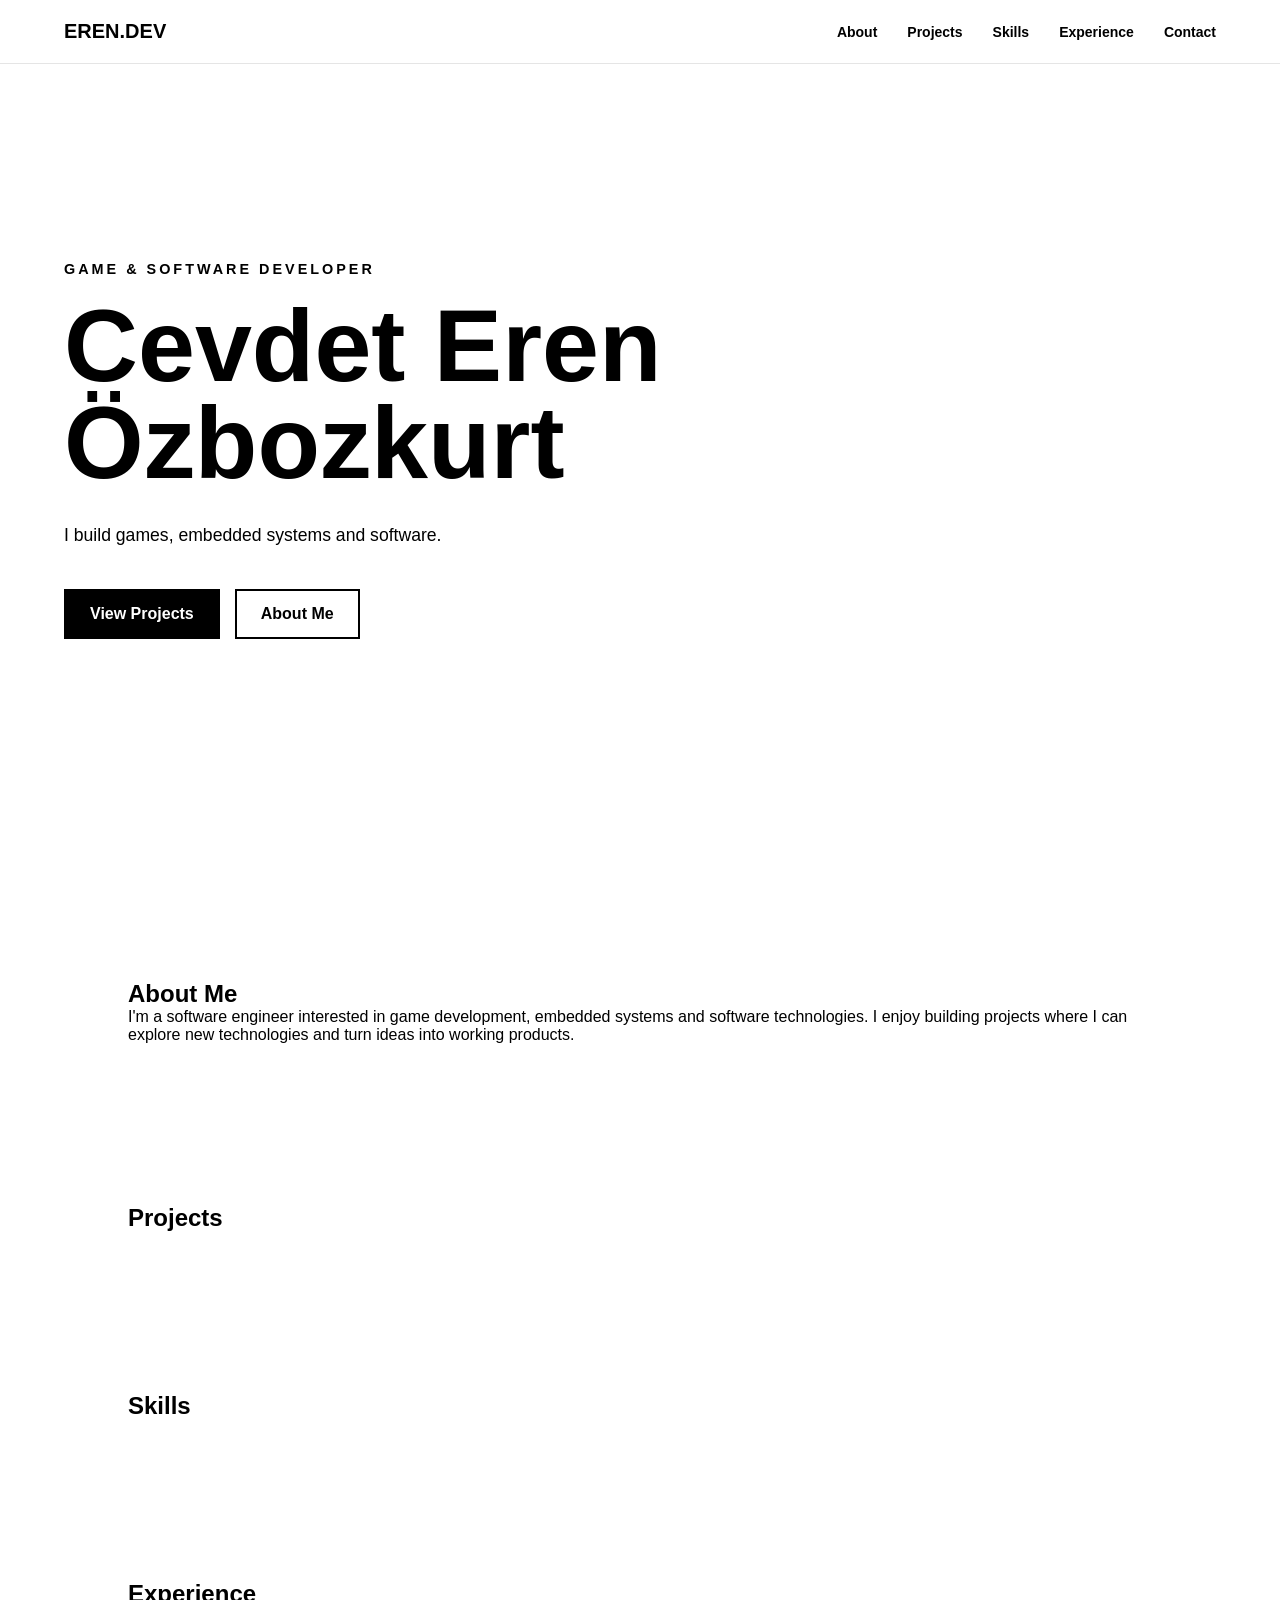
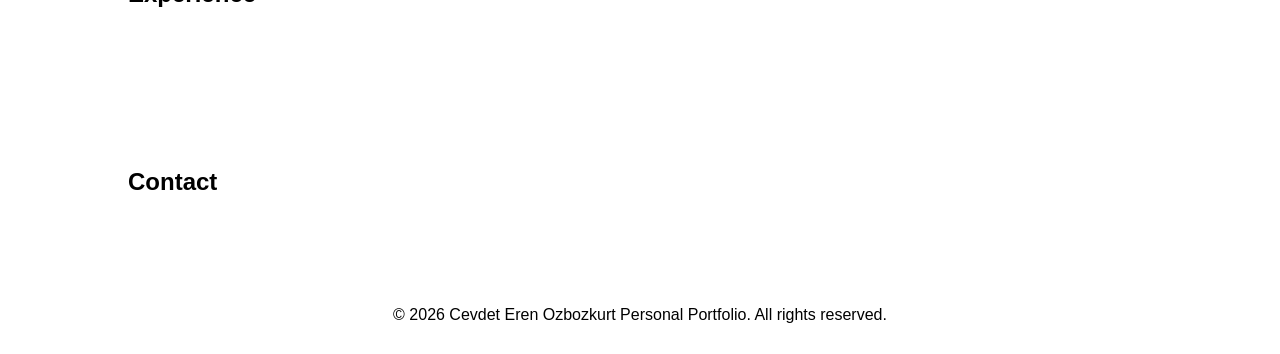
==== index.html @ c41982c5 "Create navbar and hero layout" ====
<!DOCTYPE html>
<html lang="en">
<head>
    <meta charset="UTF-8">
    <meta 
        name="viewport" 
        content="width=device-width, initial-scale=1.0">
    <title>Eren.Dev</title>
    <link rel="stylesheet" href="./css/style.css">
    <script src="./js/script.js" defer></script>
</head>
<body>
    <nav class="navbar">
        <div class="nav-container">
            <a href="#hero" class="nav-logo">
                EREN.DEV
            </a>
        

            <div class="nav-links">
                <a href="#about">About</a>
                <a href="#projects">Projects</a>
                <a href="#skills">Skills</a>
                <a href="#experience">Experience</a>
                <a href="#contact">Contact</a>
            </div>

        </div>
    </nav> 

    <main>
        <section id="hero" class="hero">
            <div class="hero-content">
                <p class="hero-subtitle">
                    Game & Software Developer
                </p>
                
                <h1>
                    Cevdet Eren<br> 
                    Özbozkurt
                </h1>

                <p class="hero-description">
                    I build games, embedded systems and software.
                </p>

                <div class="hero-actions">
                    <a href="#projects" class="btn btn-primary">
                        View Projects
                    </a>
                    <a href="#about" class="btn btn-secondary">
                        About Me
                    </a>
                </div>

            </div>
            
        </section>

        <section id="about">
            <h2>About Me</h2>

            <p>
                I'm a software engineer interested in game development, embedded systems and software technologies. I enjoy building projects where I can explore new technologies and turn ideas into working products.
            </p>
        </section>

        <section id="projects">
            <h2>Projects</h2>
        </section>

        <section id="skills">
            <h2>Skills</h2>
        </section>

        <section id="experience">
            <h2>Experience</h2>
        </section>

        <section id="contact">
            <h2>Contact</h2>
        </section>
    </main>
    <footer>
        <p>&copy; 2026 Cevdet Eren Ozbozkurt Personal Portfolio. All rights reserved.</p>
    </footer>   
</body>

</html>
---- css/style.css ----
*{
    margin: 0;
    padding: 0;
    box-sizing: border-box;
}

html{
    scroll-behavior: smooth;
}

body {
    font-family: Arial, sans-serif;
}

.navbar {
    width: 100%;
    padding: 20px 0;

    position: fixed;
    top: 0;
    left: 0;

    z-index: 1000;

    background-color: white;
    border-bottom: 1px solid #e5e5e5;
}

.nav-container {
    width: 90%;
    max-width: 1200px;
    margin: 0 auto;

    display: flex;
    align-items: center;
    justify-content: space-between;
}

.nav-logo {
    color: black;
    text-decoration: none;
    font-size: 20px;
    font-weight: bold;
}

.nav-links {
    display: flex;
    gap: 30px;
}

.nav-links a {
    color: black;
    text-decoration: none;
    font-size: 14px;
    font-weight: 600;

    transition: opacity 0.2s ease;
}



.nav-links a:hover {
    opacity: 0.6;
}

.hero{
    min-height: 100vh;

    display: flex;
    flex-direction: column;

    justify-content: center;

    padding-left: 0;
    padding-right: 0;
}

.hero h1{
    font-size: clamp(3rem, 8vw, 7rem);
    line-height: 0.95;
}

.hero-subtitle {
    margin-bottom: 20px;

    font-size: 0.9rem;
    font-weight: 600;

    text-transform: uppercase;
    letter-spacing: 3px;
}

.hero-description {
    max-width: 500px;

    margin-top: 30px;

    font-size: 1.1rem;
    line-height: 1.6;
}

.hero-actions {
    display: flex;
    gap: 15px;

    margin-top: 40px;
}

.hero-content {
    width: 90%;
    max-width: 1200px;
    margin: 0 auto;
}

.btn {
    display: inline-block;

    padding: 14px 24px;

    text-decoration: none;
    font-weight: 600;

    border: 2px solid black;

    transition: 0.2s ease;
}

.btn-primary {
    background-color: black;
    color: white;
}

.btn-primary:hover {
    opacity: 0.75;
}

.btn-secondary {
    background-color: transparent;
    color: black;
}

.btn-secondary:hover {
    background-color: black;
    color: white;
}

section{
    padding: 80px 10%;

    scroll-margin-top: 80px;
}

footer{
    text-align: center;
    padding: 30px;
}
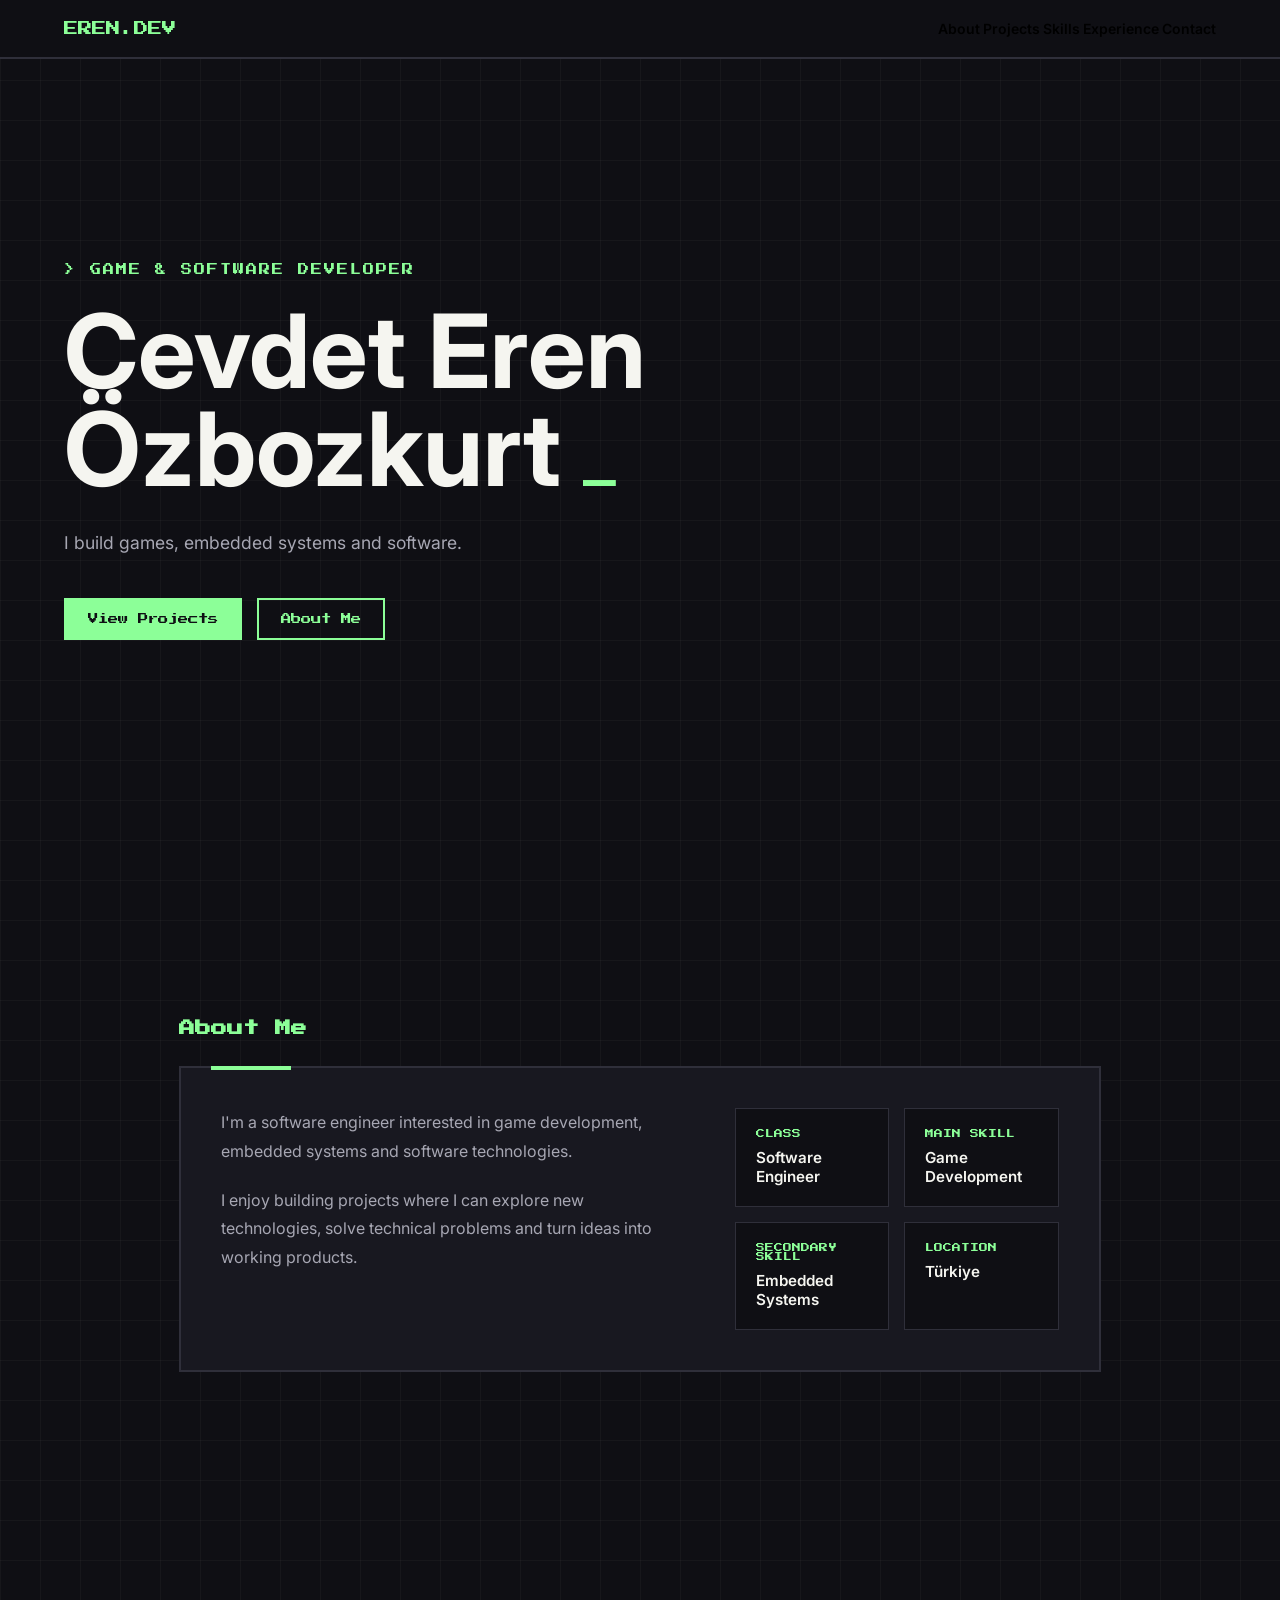
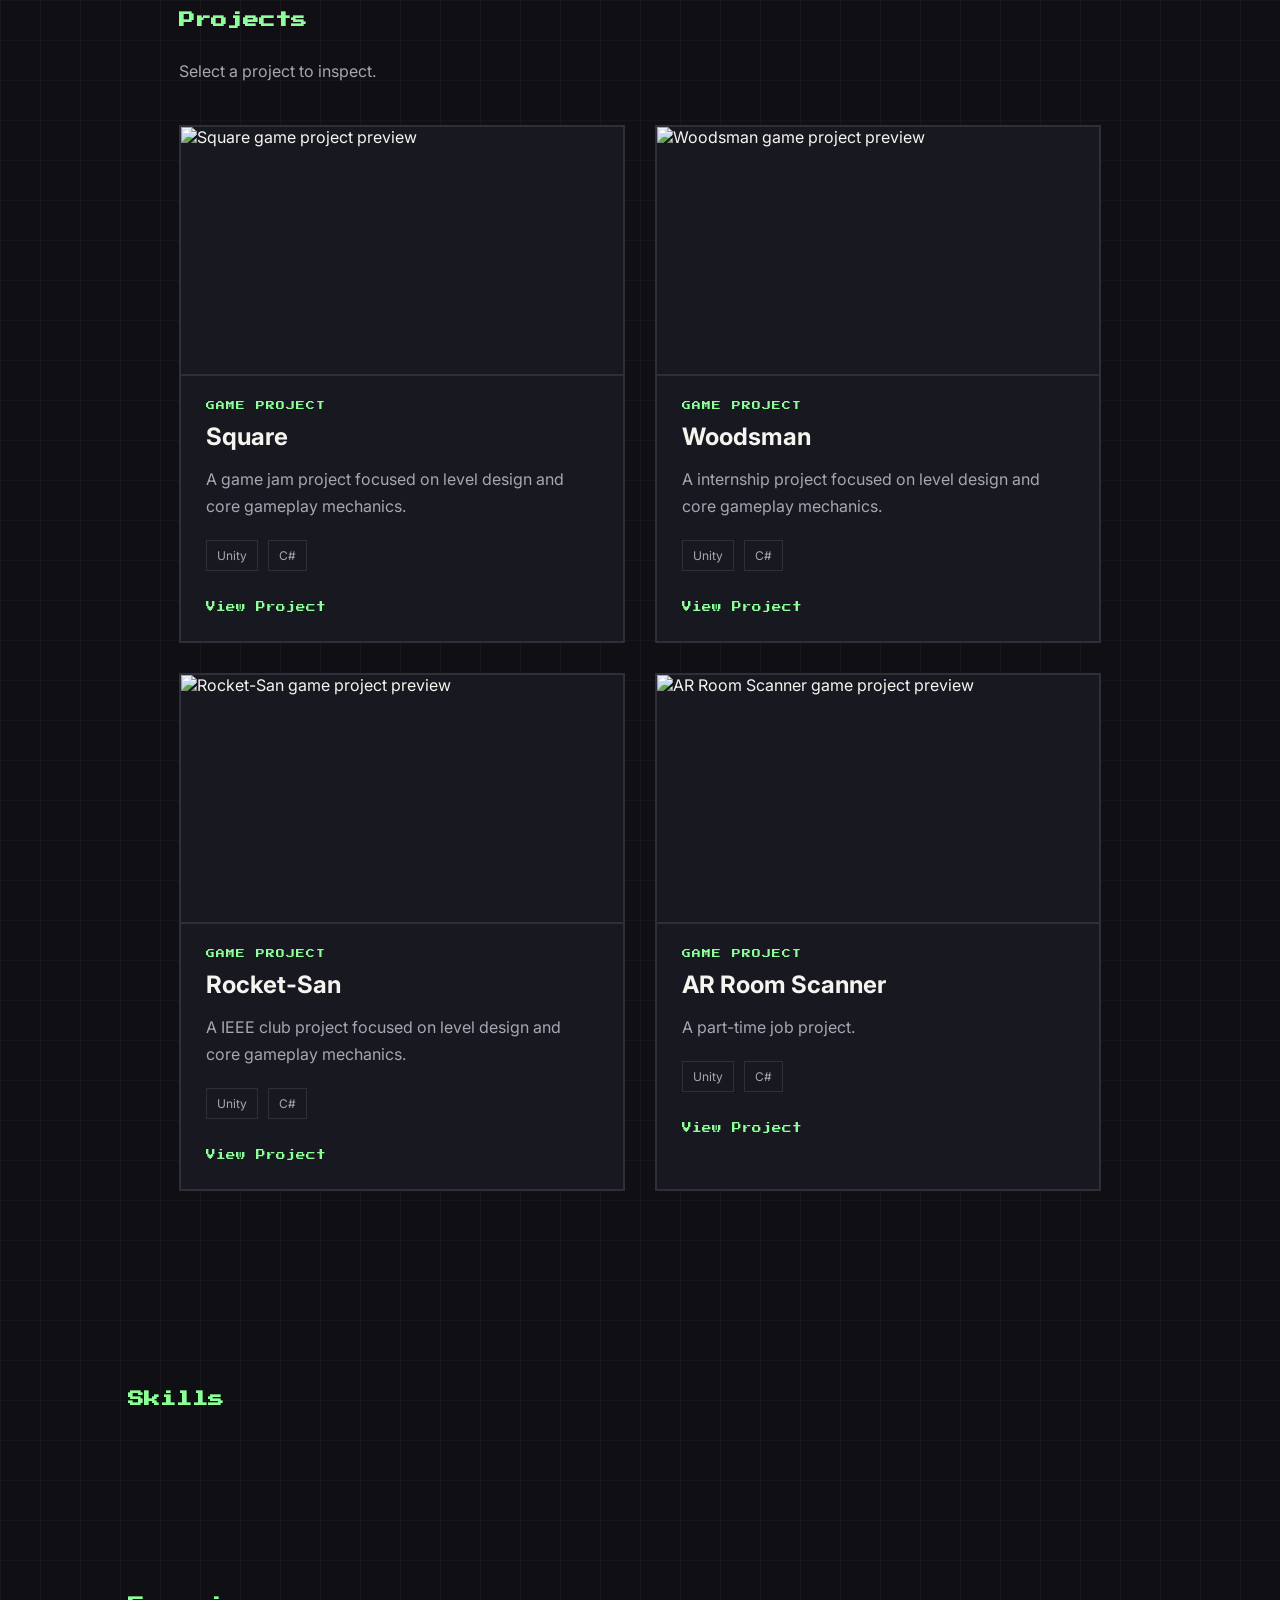
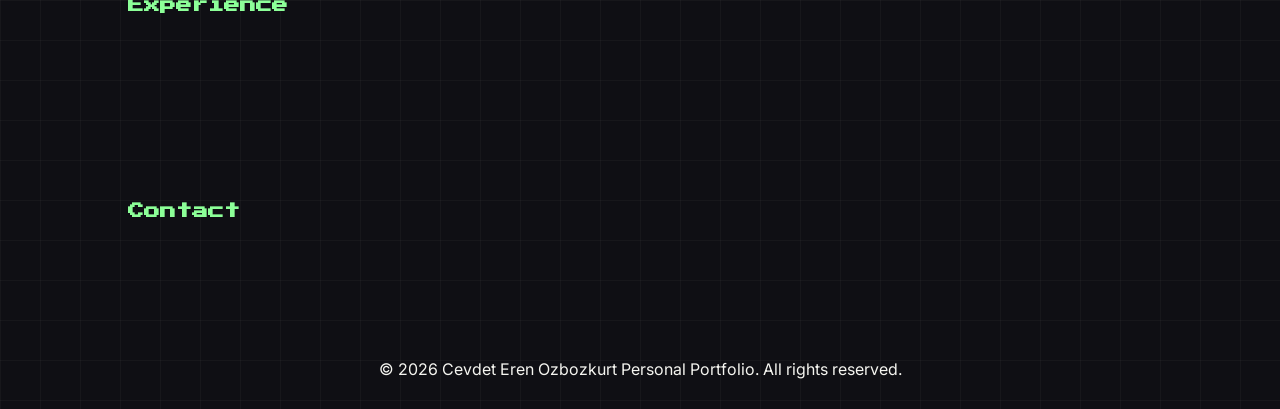
==== commit 8eb82ada: "chore: preserve existing portfolio design and project content" ====
--- a/index.html
+++ b/index.html
@@ -8,6 +8,10 @@
     <title>Eren.Dev</title>
     <link rel="stylesheet" href="./css/style.css">
     <script src="./js/script.js" defer></script>
+    <link rel="preconnect" href="https://fonts.googleapis.com">
+    <link rel="preconnect" href="https://fonts.gstatic.com" crossorigin>
+    <link href="https://fonts.googleapis.com/css2?family=Inter:wght@400;500;600;700&family=Press+Start+2P&display=swap"
+    rel="stylesheet">
 </head>
 <body>
     <nav class="navbar">
@@ -32,7 +36,7 @@
         <section id="hero" class="hero">
             <div class="hero-content">
                 <p class="hero-subtitle">
-                    Game & Software Developer
+                   > Game & Software Developer
                 </p>
                 
                 <h1>
@@ -57,16 +61,209 @@
             
         </section>
 
-        <section id="about">
-            <h2>About Me</h2>
-
-            <p>
-                I'm a software engineer interested in game development, embedded systems and software technologies. I enjoy building projects where I can explore new technologies and turn ideas into working products.
-            </p>
-        </section>
-
-        <section id="projects">
-            <h2>Projects</h2>
+        <section id="about" class="about">
+
+            <div class="section-container">
+
+                <h2>About Me</h2>
+
+                <div class="about-panel">
+
+                    <div class="about-content">
+
+                        <p>
+                            I'm a software engineer interested in game development,
+                            embedded systems and software technologies.
+                        </p>
+
+                        <p>
+                            I enjoy building projects where I can explore new technologies,
+                            solve technical problems and turn ideas into working products.
+                        </p>
+
+                    </div>
+
+                    <div class="about-stats">
+
+                        <div class="stat-card">
+                            <span class="stat-label">Class</span>
+                            <span class="stat-value">Software Engineer</span>
+                        </div>
+
+                        <div class="stat-card">
+                            <span class="stat-label">Main Skill</span>
+                            <span class="stat-value">Game Development</span>
+                        </div>
+
+                        <div class="stat-card">
+                            <span class="stat-label">Secondary Skill</span>
+                            <span class="stat-value">Embedded Systems</span>
+                        </div>
+
+                        <div class="stat-card">
+                            <span class="stat-label">Location</span>
+                            <span class="stat-value">Türkiye</span>
+                        </div>
+
+                    </div>
+
+                </div>
+
+            </div>
+
+        </section>
+
+        <section id="projects" class="projects">
+
+            <div class="section-container">
+
+                <h2>Projects</h2>
+
+                <p class="section-subtitle">
+                    Select a project to inspect.
+                </p>
+
+                <div class="project-grid">
+
+                    <article class="project-card">
+
+                        <div class="project-image">
+                            <img
+                                src="./assets/images/project-placeholder.jpg"
+                                alt="Square game project preview">
+                        </div>
+
+                        <div class="project-content">
+
+                            <span class="project-type">
+                                GAME PROJECT
+                            </span>
+
+                            <h3>Square</h3>
+
+                            <p>
+                                A game jam project focused on level design
+                                and core gameplay mechanics.
+                            </p>
+
+                            <div class="project-tech">
+                                <span>Unity</span>
+                                <span>C#</span>
+                            </div>
+
+                            <a href="#" class="project-link">
+                                View Project
+                            </a>
+
+                        </div>
+
+                    </article>
+
+                    <article class="project-card">
+
+                        <div class="project-image">
+                            <img
+                                src="./assets/images/project-placeholder.jpg"
+                                alt="Woodsman game project preview">
+                        </div>
+
+                        <div class="project-content">
+
+                            <span class="project-type">
+                                GAME PROJECT
+                            </span>
+
+                            <h3>Woodsman</h3>
+
+                            <p>
+                                A internship project focused on level design
+                                and core gameplay mechanics.
+                            </p>
+
+                            <div class="project-tech">
+                                <span>Unity</span>
+                                <span>C#</span>
+                            </div>
+
+                            <a href="#" class="project-link">
+                                View Project
+                            </a>
+
+                        </div>
+
+                    </article>
+
+                    <article class="project-card">
+
+                        <div class="project-image">
+                            <img
+                                src="./assets/images/project-placeholder.jpg"
+                                alt="Rocket-San game project preview">
+                        </div>
+
+                        <div class="project-content">
+
+                            <span class="project-type">
+                                GAME PROJECT
+                            </span>
+
+                            <h3>Rocket-San</h3>
+
+                            <p>
+                                A IEEE club project focused on level design
+                                and core gameplay mechanics.
+                            </p>
+
+                            <div class="project-tech">
+                                <span>Unity</span>
+                                <span>C#</span>
+                            </div>
+
+                            <a href="#" class="project-link">
+                                View Project
+                            </a>
+
+                        </div>
+
+                    </article>
+
+                    <article class="project-card">
+
+                        <div class="project-image">
+                            <img
+                                src="./assets/images/project-placeholder.jpg"
+                                alt="AR Room Scanner game project preview">
+                        </div>
+
+                        <div class="project-content">
+
+                            <span class="project-type">
+                                GAME PROJECT
+                            </span>
+
+                            <h3>AR Room Scanner</h3>
+
+                            <p>
+                                A part-time job project.
+                            </p>
+
+                            <div class="project-tech">
+                                <span>Unity</span>
+                                <span>C#</span>
+                            </div>
+
+                            <a href="#" class="project-link">
+                                View Project
+                            </a>
+
+                        </div>
+
+                    </article>
+                    
+                </div>
+
+            </div>
+
         </section>
 
         <section id="skills">
--- a/css/style.css
+++ b/css/style.css
@@ -1,3 +1,15 @@
+:root {
+    --color-bg: #0f0f14;
+    --color-surface: #181820;
+    --color-text: #f5f5f0;
+    --color-muted: #a7a7b3;
+    --color-accent: #8cff98;
+    --color-border: #2f2f3a;
+
+    --font-body: "Inter", sans-serif;
+    --font-pixel: "Press Start 2P", monospace;
+}
+
 *{
     margin: 0;
     padding: 0;
@@ -9,8 +21,26 @@
 }
 
 body {
-    font-family: Arial, sans-serif;
-}
+    font-family: var(--font-body);
+
+    background-color: var(--color-bg);
+    color: var(--color-text);
+
+    background-image:
+        linear-gradient(
+            rgba(255, 255, 255, 0.03) 1px,
+            transparent 1px
+        ),
+        linear-gradient(
+            90deg,
+            rgba(255, 255, 255, 0.03) 1px,
+            transparent 1px
+        );
+
+    background-size: 40px 40px;
+}
+
+/* Navbar Styles */
 
 .navbar {
     width: 100%;
@@ -22,8 +52,8 @@
 
     z-index: 1000;
 
-    background-color: white;
-    border-bottom: 1px solid #e5e5e5;
+    background-color: var(--color-bg);
+    border-bottom: 2px solid var(--color-border);
 }
 
 .nav-container {
@@ -37,15 +67,21 @@
 }
 
 .nav-logo {
-    color: black;
+    color: var(--color-accent);
     text-decoration: none;
-    font-size: 20px;
-    font-weight: bold;
+
+    font-family: var(--font-pixel);
+    font-size: 0.9rem;
 }
 
 .nav-links {
-    display: flex;
-    gap: 30px;
+    color: var(--color-text);
+    text-decoration: none;
+
+    font-size: 0.85rem;
+    font-weight: 600;
+
+    transition: color 0.2s ease;
 }
 
 .nav-links a {
@@ -57,11 +93,11 @@
     transition: opacity 0.2s ease;
 }
 
-
-
 .nav-links a:hover {
-    opacity: 0.6;
-}
+    color: var(--color-accent);
+}
+
+/* Hero Styles */
 
 .hero{
     min-height: 100vh;
@@ -78,25 +114,40 @@
 .hero h1{
     font-size: clamp(3rem, 8vw, 7rem);
     line-height: 0.95;
+
+    font-weight: 700;
+}
+
+.hero h1::after {
+    content: "_";
+
+    color: var(--color-accent);
+
+    font-family: var(--font-pixel);
+    font-size: 0.35em;
 }
 
 .hero-subtitle {
-    margin-bottom: 20px;
-
-    font-size: 0.9rem;
-    font-weight: 600;
+    margin-bottom: 24px;
+
+    color: var(--color-accent);
+
+    font-family: var(--font-pixel);
+    font-size: 0.7rem;
 
     text-transform: uppercase;
-    letter-spacing: 3px;
+    letter-spacing: 2px;
 }
 
 .hero-description {
-    max-width: 500px;
+    max-width: 520px;
 
     margin-top: 30px;
 
+    color: var(--color-muted);
+
     font-size: 1.1rem;
-    line-height: 1.6;
+    line-height: 1.7;
 }
 
 .hero-actions {
@@ -112,46 +163,363 @@
     margin: 0 auto;
 }
 
+/* Button Styles */
+
 .btn {
     display: inline-block;
 
-    padding: 14px 24px;
+    padding: 14px 22px;
 
     text-decoration: none;
-    font-weight: 600;
-
-    border: 2px solid black;
-
-    transition: 0.2s ease;
+
+    font-family: var(--font-pixel);
+    font-size: 0.65rem;
+
+    border: 2px solid var(--color-accent);
+
+    transition:
+        background-color 0.2s ease,
+        color 0.2s ease,
+        transform 0.2s ease;
 }
 
 .btn-primary {
-    background-color: black;
-    color: white;
+    background-color: var(--color-accent);
+    color: var(--color-bg);
 }
 
 .btn-primary:hover {
-    opacity: 0.75;
+    transform: translateY(-3px);
 }
 
 .btn-secondary {
     background-color: transparent;
-    color: black;
+    color: var(--color-accent);
 }
 
 .btn-secondary:hover {
-    background-color: black;
-    color: white;
-}
+    background-color: var(--color-accent);
+    color: var(--color-bg);
+
+    transform: translateY(-3px);
+}
+
+/* Section Styles */
 
 section{
     padding: 80px 10%;
 
     scroll-margin-top: 80px;
 }
+
+section h2 {
+    margin-bottom: 30px;
+
+    color: var(--color-accent);
+
+    font-family: var(--font-pixel);
+    font-size: 1rem;
+}
+
+section p {
+    color: var(--color-muted);
+    line-height: 1.7;
+}
+
+.section-container {
+    width: 90%;
+    max-width: 1200px;
+    margin: 0 auto;
+}
+
+/* About Section Styles */
+
+.about {
+    padding-top: 120px;
+    padding-bottom: 120px;
+}
+
+.about-panel {
+    position: relative;
+
+    display: grid;
+    grid-template-columns: 1.4fr 1fr;
+
+    gap: 60px;
+
+    padding: 40px;
+
+    background-color: var(--color-surface);
+
+    border: 2px solid var(--color-border);
+}
+
+.about-panel::before {
+    content: "";
+
+    position: absolute;
+
+    top: -2px;
+    left: 30px;
+
+    width: 80px;
+    height: 4px;
+
+    background-color: var(--color-accent);
+}
+
+.about-content {
+    display: flex;
+    flex-direction: column;
+
+    gap: 20px;
+}
+
+.about-content p {
+    color: var(--color-muted);
+
+    font-size: 1rem;
+    line-height: 1.8;
+}
+
+.about-stats {
+    display: grid;
+    grid-template-columns: repeat(2, 1fr);
+
+    gap: 15px;
+}
+
+.stat-card {
+    padding: 20px;
+
+    background-color: var(--color-bg);
+
+    border: 1px solid var(--color-border);
+
+    transition:
+        border-color 0.2s ease,
+        transform 0.2s ease;
+}
+
+.stat-card:hover {
+    border-color: var(--color-accent);
+
+    transform: translateY(-3px);
+}
+
+.stat-label {
+    display: block;
+
+    margin-bottom: 10px;
+
+    color: var(--color-accent);
+
+    font-family: var(--font-pixel);
+    font-size: 0.55rem;
+
+    text-transform: uppercase;
+}
+
+.stat-value {
+    display: block;
+
+    color: var(--color-text);
+
+    font-size: 0.95rem;
+    font-weight: 600;
+}
+
+/* Project Styles */
+
+.projects {
+    padding-top: 120px;
+    padding-bottom: 120px;
+}
+
+.section-subtitle {
+    margin-bottom: 40px;
+
+    color: var(--color-muted);
+
+    font-size: 1rem;
+}
+
+.project-grid {
+    display: grid;
+
+    grid-template-columns:
+        repeat(2, minmax(0, 1fr));
+
+    gap: 30px;
+}
+
+.project-card {
+    position: relative;
+
+    overflow: hidden;
+
+    background-color: var(--color-surface);
+
+    border: 2px solid var(--color-border);
+
+    transition:
+        border-color 0.2s ease,
+        transform 0.2s ease;
+}
+
+.project-card:hover {
+    border-color: var(--color-accent);
+
+    transform: translateY(-6px);
+}
+
+.project-image {
+    aspect-ratio: 16 / 9;
+
+    overflow: hidden;
+
+    border-bottom: 2px solid var(--color-border);
+}
+
+.project-image img {
+    width: 100%;
+    height: 100%;
+
+    object-fit: cover;
+
+    display: block;
+
+    transition: transform 0.3s ease;
+}
+
+.project-card:hover .project-image img {
+    transform: scale(1.05);
+}
+
+.project-content {
+    padding: 25px;
+}
+
+.project-type {
+    display: block;
+
+    margin-bottom: 12px;
+
+    color: var(--color-accent);
+
+    font-family: var(--font-pixel);
+    font-size: 0.55rem;
+
+    letter-spacing: 1px;
+}
+
+.project-content h3 {
+    margin-bottom: 15px;
+
+    color: var(--color-text);
+
+    font-size: 1.5rem;
+}
+
+.project-content p {
+    margin-bottom: 20px;
+
+    color: var(--color-muted);
+
+    line-height: 1.7;
+}
+
+.project-tech {
+    display: flex;
+    flex-wrap: wrap;
+
+    gap: 10px;
+
+    margin-bottom: 25px;
+}
+
+.project-tech span {
+    padding: 7px 10px;
+
+    color: var(--color-muted);
+
+    border: 1px solid var(--color-border);
+
+    font-size: 0.75rem;
+}
+
+.project-link {
+    color: var(--color-accent);
+
+    text-decoration: none;
+
+    font-family: var(--font-pixel);
+    font-size: 0.6rem;
+}
+
+.project-link:hover {
+    text-decoration: underline;
+}
+
+.project-card::before {
+    content: ">";
+
+    position: absolute;
+
+    top: 15px;
+    left: 15px;
+
+    z-index: 2;
+
+    color: var(--color-accent);
+
+    font-family: var(--font-pixel);
+    font-size: 0.8rem;
+
+    opacity: 0;
+
+    transition: opacity 0.2s ease;
+}
+
+.project-card:hover::before {
+    opacity: 1;
+}
+
+/* Footer Styles */
 
 footer{
     text-align: center;
     padding: 30px;
 }
 
+@media (max-width: 900px) {
+
+    .about-panel {
+        grid-template-columns: 1fr;
+    }
+
+    .about-stats {
+        grid-template-columns: 1fr 1fr;
+    }
+
+}
+
+@media (max-width: 600px) {
+
+    .about-stats {
+        grid-template-columns: 1fr;
+    }
+
+    .about-panel {
+        padding: 25px;
+    }
+
+}
+
+@media (max-width: 900px) {
+
+    .project-grid {
+        grid-template-columns: 1fr;
+    }
+
+}
